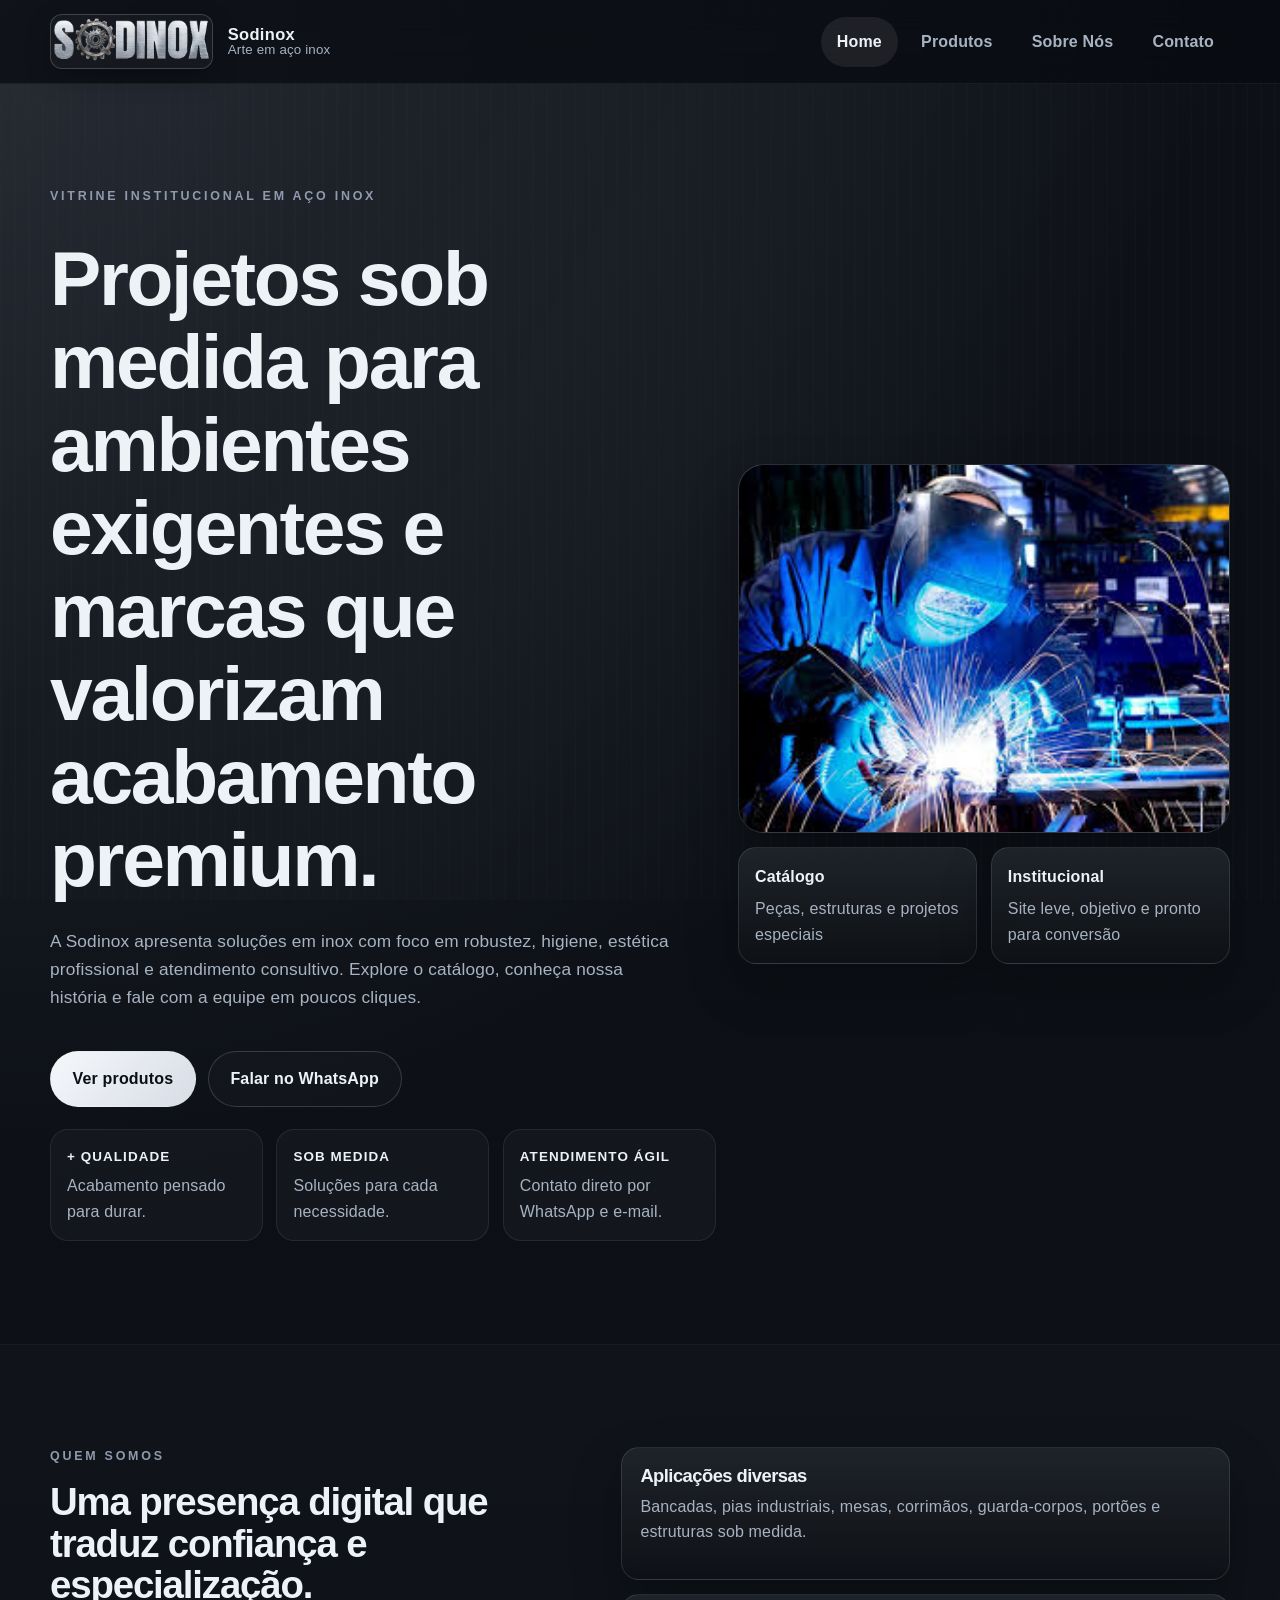
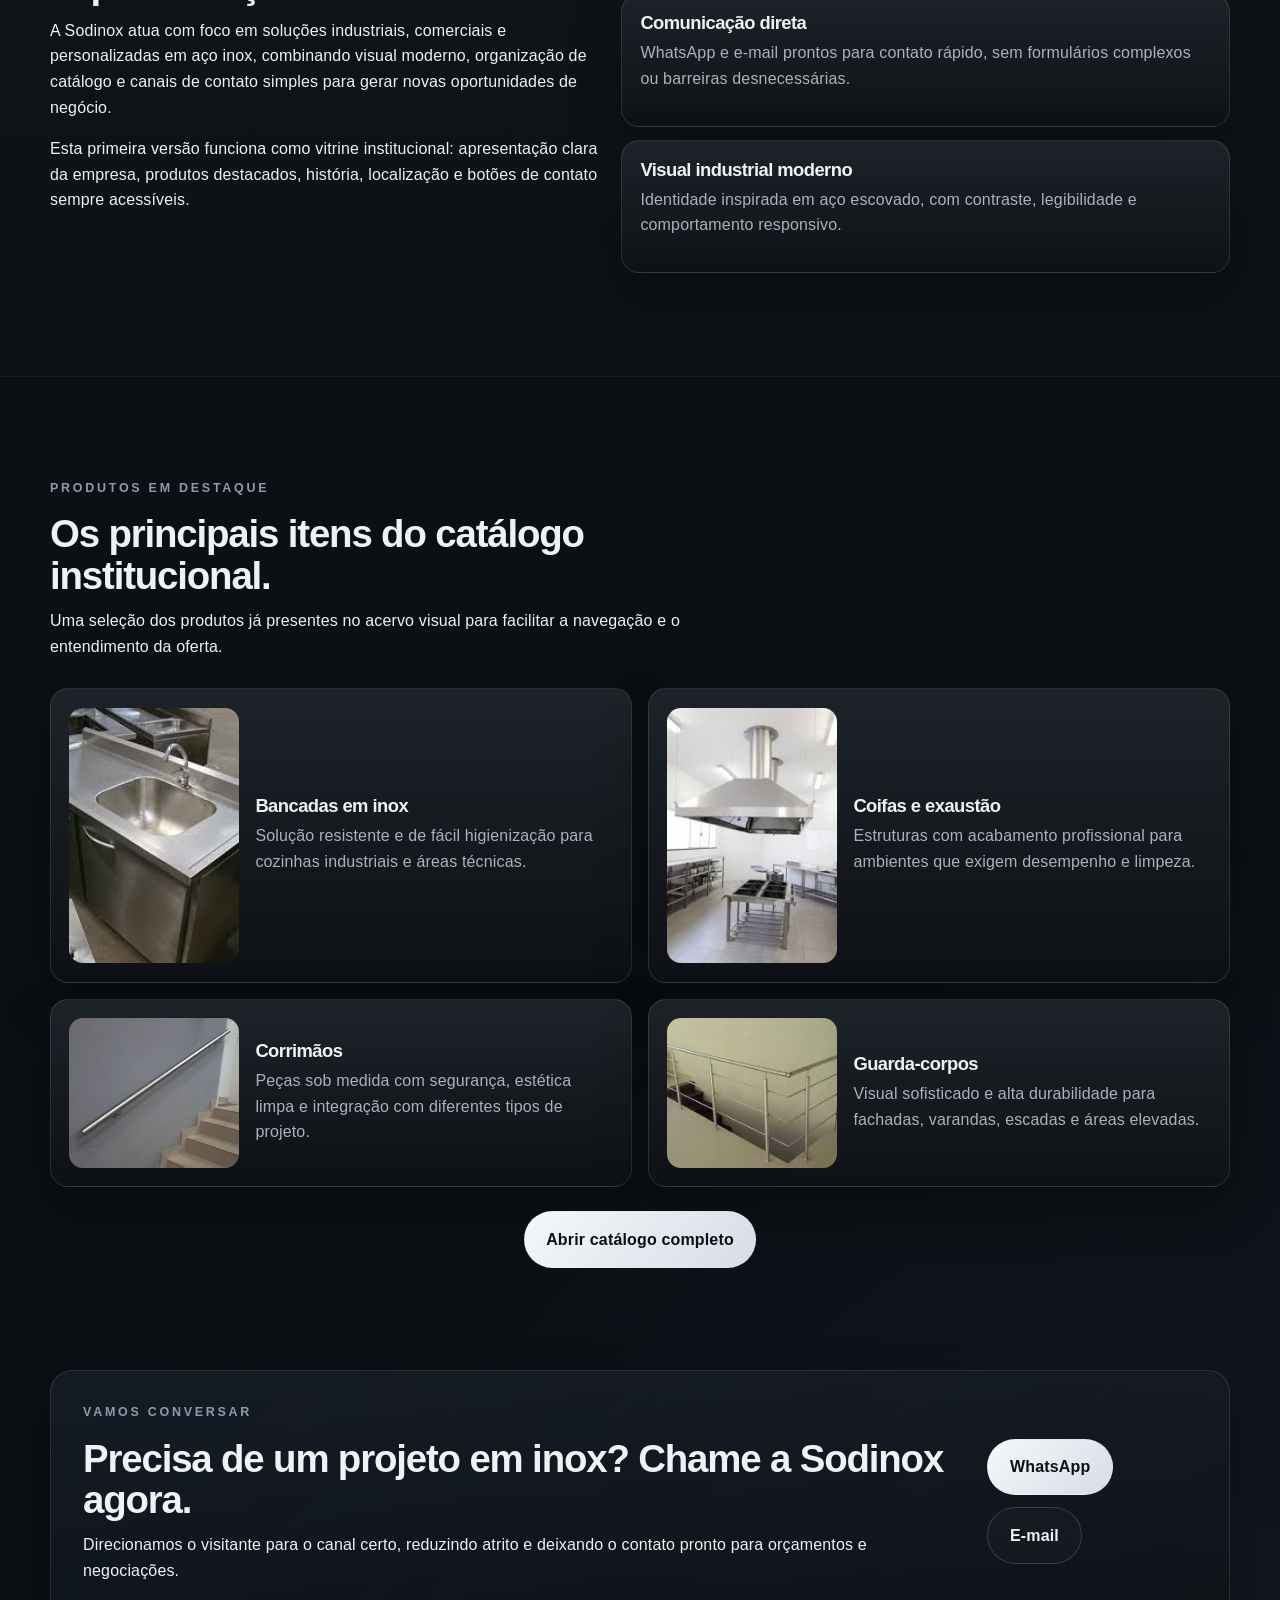
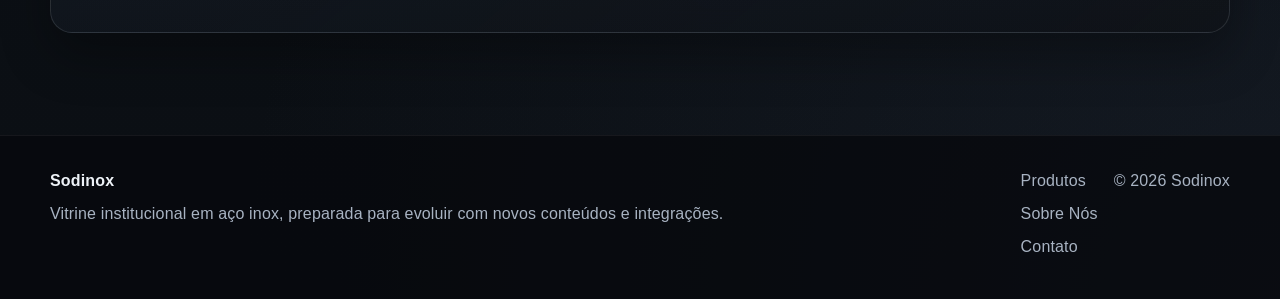
==== index.html @ 0ee38a2c "feat: implementa funcionalidades em JavaScript para links de contato, navegação mobile e atualização" ====
<!DOCTYPE html>
<html lang="pt-BR">
<head>
  <meta charset="UTF-8">
  <meta name="viewport" content="width=device-width, initial-scale=1.0">
  <meta name="description" content="Sodinox: soluções em aço inox com acabamento premium, catálogos institucionais, atendimento via WhatsApp e localização no Google Maps.">
  <meta name="theme-color" content="#0e1116">
  <title>Sodinox | Soluções em Aço Inox</title>
  <link rel="preconnect" href="https://fonts.googleapis.com">
  <link rel="preconnect" href="https://fonts.gstatic.com" crossorigin>
  <link rel="stylesheet" href="css/global.css">
  <link rel="stylesheet" href="css/home.css">
  <script defer src="js/main.js"></script>
</head>
<body data-page="home">
  <a class="skip-link" href="#conteudo">Pular para o conteúdo</a>

  <header class="site-header">
    <div class="container header-bar">
      <a class="brand" href="index.html" aria-label="Sodinox - página inicial">
        <img src="images/logo-sodinox.png" alt="Logotipo da Sodinox">
        <span class="brand-copy">
          <strong>Sodinox</strong>
          <small>Arte em aço inox</small>
        </span>
      </a>

      <button class="nav-toggle" type="button" aria-expanded="false" aria-controls="main-nav">
        <span></span>
        <span></span>
        <span></span>
        <span class="sr-only">Abrir menu</span>
      </button>

      <nav id="main-nav" class="site-nav" aria-label="Navegação principal">
        <a href="index.html" data-nav="home">Home</a>
        <a href="pages/produtos.html" data-nav="produtos">Produtos</a>
        <a href="pages/sobre.html" data-nav="sobre">Sobre Nós</a>
        <a href="pages/contato.html" data-nav="contato">Contato</a>
      </nav>
    </div>
  </header>

  <main id="conteudo">
    <section class="hero section">
      <div class="container hero-grid">
        <div class="hero-copy" data-animate>
          <p class="eyebrow">Vitrine institucional em aço inox</p>
          <h1>Projetos sob medida para ambientes exigentes e marcas que valorizam acabamento premium.</h1>
          <p class="lead">
            A Sodinox apresenta soluções em inox com foco em robustez, higiene, estética profissional e atendimento consultivo.
            Explore o catálogo, conheça nossa história e fale com a equipe em poucos cliques.
          </p>

          <div class="hero-actions">
            <a class="btn btn-primary" href="pages/produtos.html">Ver produtos</a>
            <a class="btn btn-secondary" href="pages/contato.html" data-whatsapp>Falar no WhatsApp</a>
          </div>

          <ul class="hero-highlights" aria-label="Destaques da Sodinox">
            <li>
              <strong>+ qualidade</strong>
              <span>Acabamento pensado para durar.</span>
            </li>
            <li>
              <strong>sob medida</strong>
              <span>Soluções para cada necessidade.</span>
            </li>
            <li>
              <strong>atendimento ágil</strong>
              <span>Contato direto por WhatsApp e e-mail.</span>
            </li>
          </ul>
        </div>

        <div class="hero-panel" data-animate>
          <div class="hero-media card-surface">
            <img src="images/soldagem inox.jpg" alt="Processo de soldagem em aço inox realizado pela Sodinox">
          </div>
          <div class="hero-stats">
            <article class="stat card-surface">
              <strong>Catálogo</strong>
              <span>Peças, estruturas e projetos especiais</span>
            </article>
            <article class="stat card-surface">
              <strong>Institucional</strong>
              <span>Site leve, objetivo e pronto para conversão</span>
            </article>
          </div>
        </div>
      </div>
    </section>

    <section class="section section-alt">
      <div class="container split-grid">
        <div class="section-copy" data-animate>
          <p class="eyebrow">Quem somos</p>
          <h2>Uma presença digital que traduz confiança e especialização.</h2>
          <p>
            A Sodinox atua com foco em soluções industriais, comerciais e personalizadas em aço inox, combinando visual moderno,
            organização de catálogo e canais de contato simples para gerar novas oportunidades de negócio.
          </p>
          <p>
            Esta primeira versão funciona como vitrine institucional: apresentação clara da empresa, produtos destacados, história,
            localização e botões de contato sempre acessíveis.
          </p>
        </div>

        <div class="feature-stack" data-animate>
          <article class="feature-card card-surface">
            <h3>Aplicações diversas</h3>
            <p>Bancadas, pias industriais, mesas, corrimãos, guarda-corpos, portões e estruturas sob medida.</p>
          </article>
          <article class="feature-card card-surface">
            <h3>Comunicação direta</h3>
            <p>WhatsApp e e-mail prontos para contato rápido, sem formulários complexos ou barreiras desnecessárias.</p>
          </article>
          <article class="feature-card card-surface">
            <h3>Visual industrial moderno</h3>
            <p>Identidade inspirada em aço escovado, com contraste, legibilidade e comportamento responsivo.</p>
          </article>
        </div>
      </div>
    </section>

    <section class="section">
      <div class="container">
        <div class="section-heading" data-animate>
          <p class="eyebrow">Produtos em destaque</p>
          <h2>Os principais itens do catálogo institucional.</h2>
          <p>Uma seleção dos produtos já presentes no acervo visual para facilitar a navegação e o entendimento da oferta.</p>
        </div>

        <div class="products-grid">
          <article class="product-card card-surface" data-animate>
            <img src="images/bancada inox.jpg" alt="Bancada em aço inox">
            <div>
              <h3>Bancadas em inox</h3>
              <p>Solução resistente e de fácil higienização para cozinhas industriais e áreas técnicas.</p>
            </div>
          </article>

          <article class="product-card card-surface" data-animate>
            <img src="images/coifa inox.jpg" alt="Coifa em aço inox">
            <div>
              <h3>Coifas e exaustão</h3>
              <p>Estruturas com acabamento profissional para ambientes que exigem desempenho e limpeza.</p>
            </div>
          </article>

          <article class="product-card card-surface" data-animate>
            <img src="images/corrimao inox.jpg" alt="Corrimão em aço inox">
            <div>
              <h3>Corrimãos</h3>
              <p>Peças sob medida com segurança, estética limpa e integração com diferentes tipos de projeto.</p>
            </div>
          </article>

          <article class="product-card card-surface" data-animate>
            <img src="images/guardacorpo inox.jpg" alt="Guarda-corpo em aço inox">
            <div>
              <h3>Guarda-corpos</h3>
              <p>Visual sofisticado e alta durabilidade para fachadas, varandas, escadas e áreas elevadas.</p>
            </div>
          </article>
        </div>

        <div class="center-actions" data-animate>
          <a class="btn btn-primary" href="pages/produtos.html">Abrir catálogo completo</a>
        </div>
      </div>
    </section>

    <section class="section section-cta">
      <div class="container cta-banner card-surface" data-animate>
        <div>
          <p class="eyebrow">Vamos conversar</p>
          <h2>Precisa de um projeto em inox? Chame a Sodinox agora.</h2>
          <p>
            Direcionamos o visitante para o canal certo, reduzindo atrito e deixando o contato pronto para orçamentos e negociações.
          </p>
        </div>
        <div class="cta-actions">
          <a class="btn btn-primary" href="pages/contato.html" data-whatsapp>WhatsApp</a>
          <a class="btn btn-secondary" href="mailto:contato@sodinox.com.br" data-email>E-mail</a>
        </div>
      </div>
    </section>
  </main>

  <footer class="site-footer">
    <div class="container footer-grid">
      <div>
        <strong>Sodinox</strong>
        <p>Vitrine institucional em aço inox, preparada para evoluir com novos conteúdos e integrações.</p>
      </div>
      <div class="footer-links">
        <a href="pages/produtos.html">Produtos</a>
        <a href="pages/sobre.html">Sobre Nós</a>
        <a href="pages/contato.html">Contato</a>
      </div>
      <p class="footer-note" data-current-year>© 2026 Sodinox</p>
    </div>
  </footer>
</body>
</html>
---- css/global.css ----
:root {
  --bg: #0c0f14;
  --bg-elevated: #11161d;
  --surface: rgba(17, 22, 29, 0.84);
  --surface-strong: #151b23;
  --line: rgba(226, 232, 240, 0.12);
  --text: #edf2f7;
  --muted: #a8b3c2;
  --accent: #d7dde6;
  --accent-strong: #f5f7fa;
  --brand: #8f9aad;
  --brand-deep: #1f2a3a;
  --shadow: 0 22px 50px rgba(0, 0, 0, 0.32);
  --radius: 22px;
  --container: 1180px;
}

*,
*::before,
*::after {
  box-sizing: border-box;
}

html {
  scroll-behavior: smooth;
}

body {
  margin: 0;
  color: var(--text);
  background:
    radial-gradient(circle at top left, rgba(160, 170, 190, 0.16), transparent 32%),
    radial-gradient(circle at bottom right, rgba(60, 75, 100, 0.18), transparent 28%),
    linear-gradient(180deg, #0d1117 0%, #0b0f14 100%);
  font-family: "Trebuchet MS", "Segoe UI", sans-serif;
  line-height: 1.6;
  letter-spacing: 0.01em;
  min-height: 100vh;
  position: relative;
  overflow-x: hidden;
}

body::before {
  content: "";
  position: fixed;
  inset: 0;
  pointer-events: none;
  background:
    linear-gradient(120deg, rgba(255, 255, 255, 0.03), transparent 24%, rgba(255, 255, 255, 0.03) 48%, transparent 72%),
    repeating-linear-gradient(
      90deg,
      rgba(255, 255, 255, 0.025) 0,
      rgba(255, 255, 255, 0.025) 2px,
      transparent 2px,
      transparent 14px
    );
  opacity: 0.38;
  mix-blend-mode: screen;
}

img {
  display: block;
  max-width: 100%;
}

a {
  color: inherit;
  text-decoration: none;
}

p {
  margin-top: 0;
}

h1,
h2,
h3 {
  margin: 0 0 0.75rem;
  line-height: 1.08;
  letter-spacing: -0.03em;
  font-family: "Bahnschrift", "Trebuchet MS", sans-serif;
}

h1 {
  font-size: clamp(2.6rem, 6vw, 4.9rem);
}

h2 {
  font-size: clamp(1.7rem, 3vw, 2.8rem);
}

h3 {
  font-size: 1.15rem;
}

.container {
  width: min(100% - 2rem, var(--container));
  margin-inline: auto;
}

.section {
  padding: clamp(4.5rem, 8vw, 7rem) 0;
  position: relative;
}

.section-alt {
  background: linear-gradient(180deg, rgba(255, 255, 255, 0.02), rgba(255, 255, 255, 0.01));
  border-top: 1px solid rgba(255, 255, 255, 0.04);
  border-bottom: 1px solid rgba(255, 255, 255, 0.04);
}

.section-cta {
  padding-top: 0;
}

.section-heading {
  max-width: 720px;
  margin-bottom: 1.8rem;
}

.section-copy {
  max-width: 620px;
}

.eyebrow {
  margin: 0 0 0.9rem;
  color: var(--brand);
  text-transform: uppercase;
  letter-spacing: 0.22em;
  font-size: 0.78rem;
  font-weight: 700;
}

.lead {
  font-size: 1.08rem;
  color: var(--muted);
  max-width: 65ch;
}

.card-surface {
  background:
    linear-gradient(180deg, rgba(255, 255, 255, 0.06), rgba(255, 255, 255, 0.02)),
    linear-gradient(180deg, rgba(17, 22, 29, 0.92), rgba(9, 12, 17, 0.92));
  border: 1px solid var(--line);
  box-shadow: var(--shadow);
  backdrop-filter: blur(12px);
}

.btn {
  display: inline-flex;
  align-items: center;
  justify-content: center;
  gap: 0.5rem;
  min-height: 3rem;
  padding: 0.9rem 1.35rem;
  border-radius: 999px;
  font-weight: 700;
  border: 1px solid transparent;
  transition:
    transform 180ms ease,
    border-color 180ms ease,
    background-color 180ms ease,
    color 180ms ease;
}

.btn:hover {
  transform: translateY(-1px);
}

.btn-primary {
  background: linear-gradient(135deg, var(--accent-strong), var(--accent));
  color: #0b1016;
}

.btn-secondary {
  background: rgba(255, 255, 255, 0.02);
  color: var(--text);
  border-color: rgba(255, 255, 255, 0.16);
}

.text-link {
  color: var(--accent-strong);
  font-weight: 700;
}

.site-header {
  position: sticky;
  top: 0;
  z-index: 50;
  background: rgba(8, 11, 16, 0.72);
  backdrop-filter: blur(16px);
  border-bottom: 1px solid rgba(255, 255, 255, 0.06);
}

.header-bar {
  min-height: 5.2rem;
  display: flex;
  align-items: center;
  justify-content: space-between;
  gap: 1rem;
}

.brand {
  display: inline-flex;
  align-items: center;
  gap: 0.9rem;
  min-width: 0;
}

.brand img {
  width: auto;
  height: 3.4rem;
  max-width: 11rem;
  border-radius: 12px;
  object-fit: contain;
  background: rgba(255, 255, 255, 0.03);
  border: 1px solid rgba(255, 255, 255, 0.18);
  box-shadow: 0 10px 24px rgba(0, 0, 0, 0.28);
}

.brand-copy {
  display: flex;
  flex-direction: column;
  line-height: 1.1;
}

.brand-copy strong {
  font-size: 1.03rem;
  letter-spacing: 0.02em;
}

.brand-copy small {
  color: var(--muted);
}

.site-nav {
  display: flex;
  align-items: center;
  gap: 0.45rem;
}

.site-nav a {
  padding: 0.76rem 1rem;
  border-radius: 999px;
  color: var(--muted);
  font-weight: 600;
  transition:
    background-color 180ms ease,
    color 180ms ease,
    transform 180ms ease;
}

.site-nav a:hover,
.site-nav a.is-active {
  color: var(--text);
  background: rgba(255, 255, 255, 0.08);
}

.nav-toggle {
  display: none;
  width: 3rem;
  height: 3rem;
  border: 1px solid rgba(255, 255, 255, 0.12);
  background: rgba(255, 255, 255, 0.03);
  border-radius: 999px;
  padding: 0.55rem;
}

.nav-toggle span {
  display: block;
  height: 2px;
  width: 100%;
  background: var(--text);
  border-radius: 999px;
}

.nav-toggle span + span {
  margin-top: 0.34rem;
}

.skip-link {
  position: absolute;
  left: -999px;
  top: 0.75rem;
  z-index: 100;
  padding: 0.75rem 1rem;
  border-radius: 999px;
  background: var(--accent-strong);
  color: #091018;
  font-weight: 700;
}

.skip-link:focus {
  left: 1rem;
}

.sr-only {
  position: absolute;
  width: 1px;
  height: 1px;
  padding: 0;
  margin: -1px;
  overflow: hidden;
  clip: rect(0, 0, 0, 0);
  white-space: nowrap;
  border: 0;
}

.site-footer {
  padding: 2rem 0 2.5rem;
  border-top: 1px solid rgba(255, 255, 255, 0.06);
  background: rgba(6, 8, 12, 0.72);
}

.footer-grid {
  display: grid;
  grid-template-columns: 1.4fr auto auto;
  gap: 1rem;
  align-items: start;
}

.footer-grid strong {
  display: inline-block;
  margin-bottom: 0.45rem;
}

.footer-grid p,
.footer-grid a {
  color: var(--muted);
}

.footer-links {
  display: grid;
  gap: 0.45rem;
}

.footer-note {
  text-align: right;
}

.hero-shell,
.cta-banner {
  padding: clamp(1.4rem, 3vw, 2rem);
  border-radius: var(--radius);
}

.hero-shell {
  display: grid;
  gap: 0.85rem;
}

.cta-banner {
  display: flex;
  align-items: center;
  justify-content: space-between;
  gap: 1.25rem;
}

.cta-actions {
  display: flex;
  flex-wrap: wrap;
  gap: 0.75rem;
}

.center-actions {
  margin-top: 1.5rem;
  display: flex;
  justify-content: center;
}

[data-animate] {
  opacity: 1;
}

[data-animate].is-visible {
  animation: rise 650ms ease both;
}

@keyframes rise {
  from {
    opacity: 0;
    transform: translateY(18px);
  }

  to {
    opacity: 1;
    transform: translateY(0);
  }
}

:focus-visible {
  outline: 3px solid rgba(255, 255, 255, 0.82);
  outline-offset: 3px;
}

@media (max-width: 920px) {
  .nav-toggle {
    display: inline-flex;
    flex-direction: column;
    justify-content: center;
  }

  .site-nav {
    position: absolute;
    left: 1rem;
    right: 1rem;
    top: 5.1rem;
    display: grid;
    gap: 0.35rem;
    padding: 0.85rem;
    border-radius: 18px;
    background: rgba(10, 13, 18, 0.98);
    border: 1px solid rgba(255, 255, 255, 0.08);
    box-shadow: var(--shadow);
    opacity: 0;
    transform: translateY(-12px);
    pointer-events: none;
    transition: 180ms ease;
  }

  .site-nav.is-open {
    opacity: 1;
    transform: translateY(0);
    pointer-events: auto;
  }

  .site-nav a {
    width: 100%;
  }

  .footer-grid,
  .cta-banner {
    grid-template-columns: 1fr;
    display: grid;
  }

  .footer-note {
    text-align: left;
  }
}

@media (max-width: 640px) {
  .container {
    width: min(100% - 1.1rem, var(--container));
  }

  .header-bar {
    min-height: 4.8rem;
  }

  .brand img {
    height: 2.8rem;
    max-width: 8.9rem;
  }

  .hero-shell,
  .cta-banner {
    padding: 1.1rem;
  }
}
---- css/home.css ----
.hero-grid {
  display: grid;
  grid-template-columns: 1.15fr 0.85fr;
  gap: 1.4rem;
  align-items: center;
}

.hero-copy {
  display: grid;
  gap: 1rem;
}

.hero-actions {
  display: flex;
  flex-wrap: wrap;
  gap: 0.75rem;
  margin-top: 0.4rem;
}

.hero-highlights {
  list-style: none;
  display: grid;
  grid-template-columns: repeat(3, minmax(0, 1fr));
  gap: 0.85rem;
  padding: 0;
  margin: 0.35rem 0 0;
}

.hero-highlights li,
.feature-card,
.stat,
.product-card {
  border-radius: 18px;
}

.hero-highlights li {
  padding: 1rem;
  border: 1px solid rgba(255, 255, 255, 0.08);
  background: rgba(255, 255, 255, 0.03);
}

.hero-highlights strong {
  display: block;
  margin-bottom: 0.35rem;
  text-transform: uppercase;
  letter-spacing: 0.08em;
  font-size: 0.84rem;
}

.hero-highlights span,
.feature-card p,
.stat span {
  color: var(--muted);
}

.hero-panel {
  display: grid;
  gap: 0.9rem;
}

.hero-media {
  overflow: hidden;
  border-radius: 26px;
}

.hero-media img {
  width: 100%;
  height: 100%;
  min-height: 340px;
  object-fit: cover;
}

.hero-stats {
  display: grid;
  grid-template-columns: repeat(2, minmax(0, 1fr));
  gap: 0.85rem;
}

.stat {
  padding: 1rem;
}

.stat strong {
  display: block;
  margin-bottom: 0.4rem;
  font-size: 1rem;
}

.split-grid {
  display: grid;
  grid-template-columns: 0.95fr 1.05fr;
  gap: 1.25rem;
  align-items: start;
}

.feature-stack {
  display: grid;
  gap: 0.85rem;
}

.feature-card,
.product-card {
  padding: 1.15rem;
}

.feature-card h3,
.product-card h3 {
  margin-bottom: 0.45rem;
}

.products-grid {
  display: grid;
  grid-template-columns: repeat(2, minmax(0, 1fr));
  gap: 1rem;
}

.product-card {
  display: grid;
  grid-template-columns: 170px 1fr;
  gap: 1rem;
  align-items: center;
}

.product-card img {
  width: 100%;
  height: 100%;
  min-height: 150px;
  object-fit: cover;
  border-radius: 14px;
}

.product-card p {
  color: var(--muted);
  margin-bottom: 0;
}

.section-cta .cta-banner {
  background:
    linear-gradient(140deg, rgba(31, 42, 58, 0.28), rgba(255, 255, 255, 0.02)),
    linear-gradient(180deg, rgba(17, 22, 29, 0.96), rgba(10, 14, 19, 0.96));
}

@media (max-width: 920px) {
  .hero-grid,
  .split-grid,
  .products-grid {
    grid-template-columns: 1fr;
  }

  .hero-highlights {
    grid-template-columns: 1fr;
  }

  .hero-media img {
    min-height: 260px;
  }
}

@media (max-width: 640px) {
  .hero-stats {
    grid-template-columns: 1fr;
  }

  .product-card {
    grid-template-columns: 1fr;
  }
}
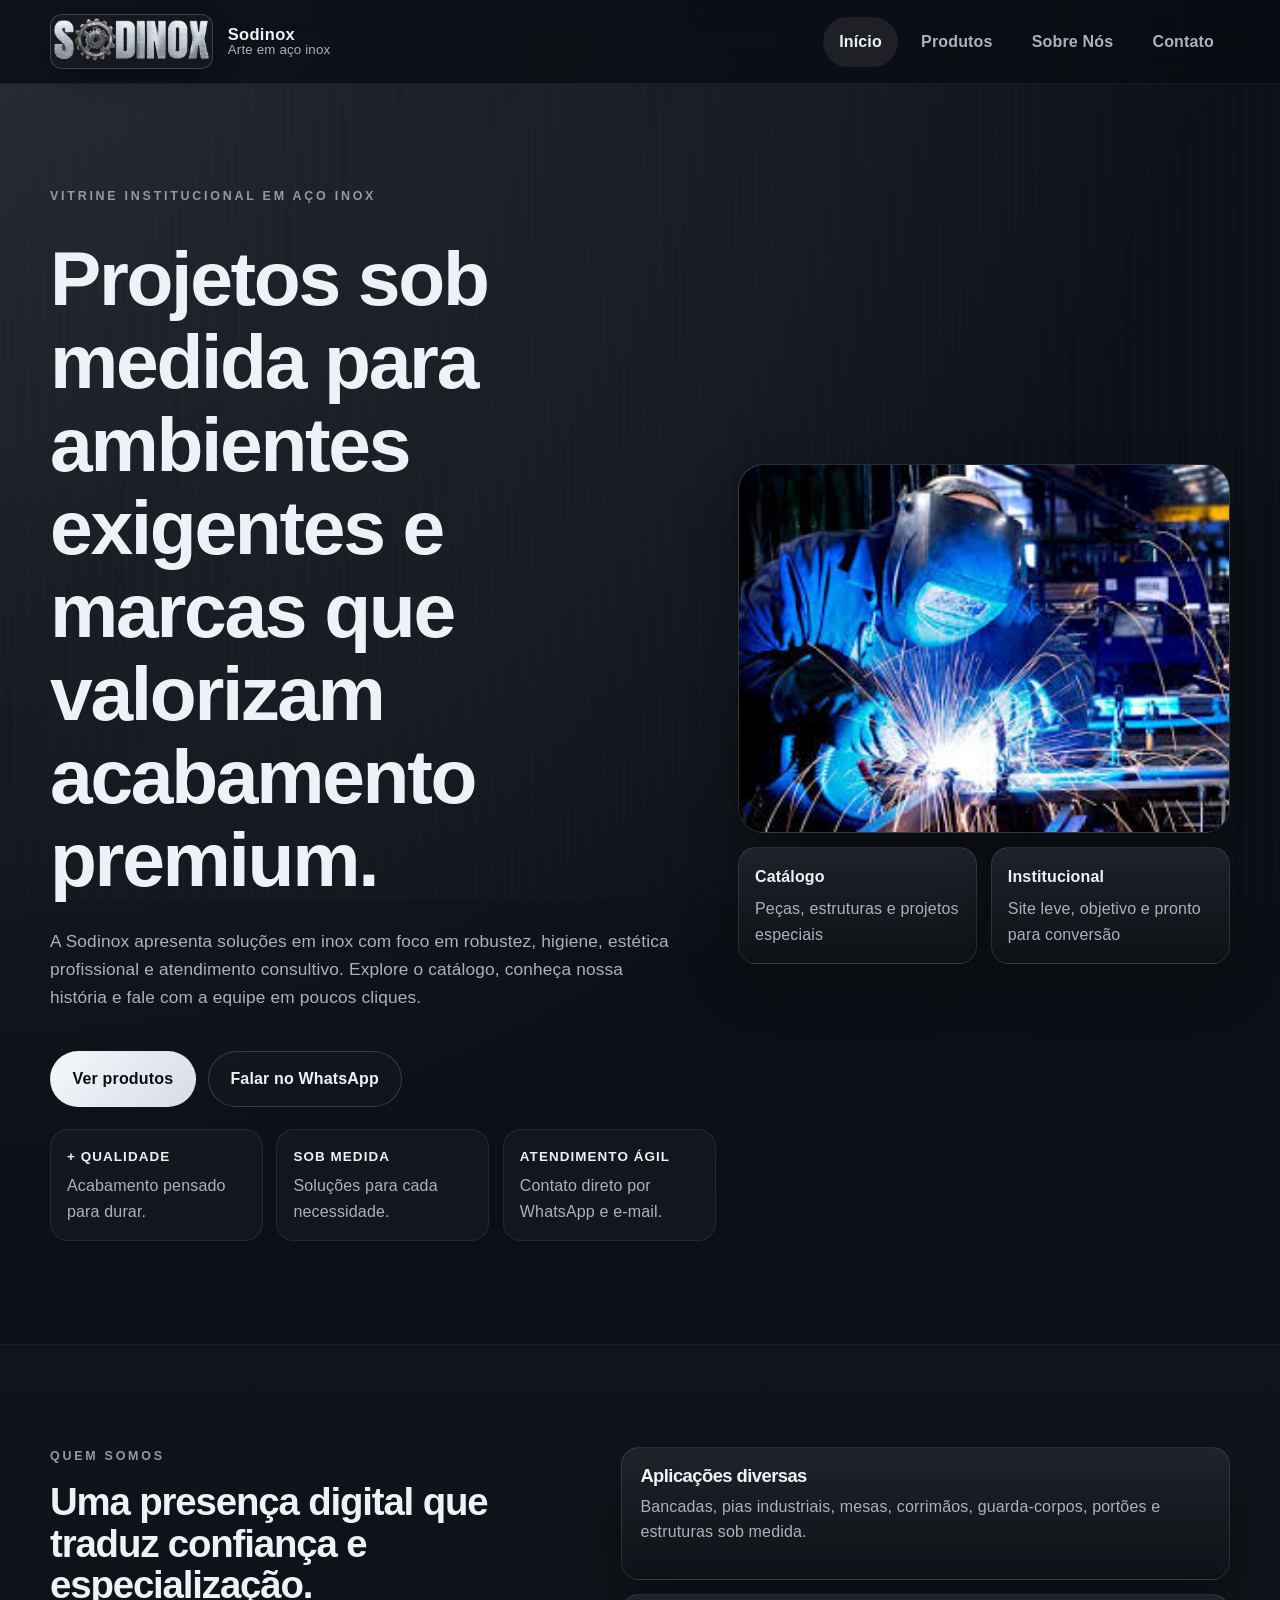
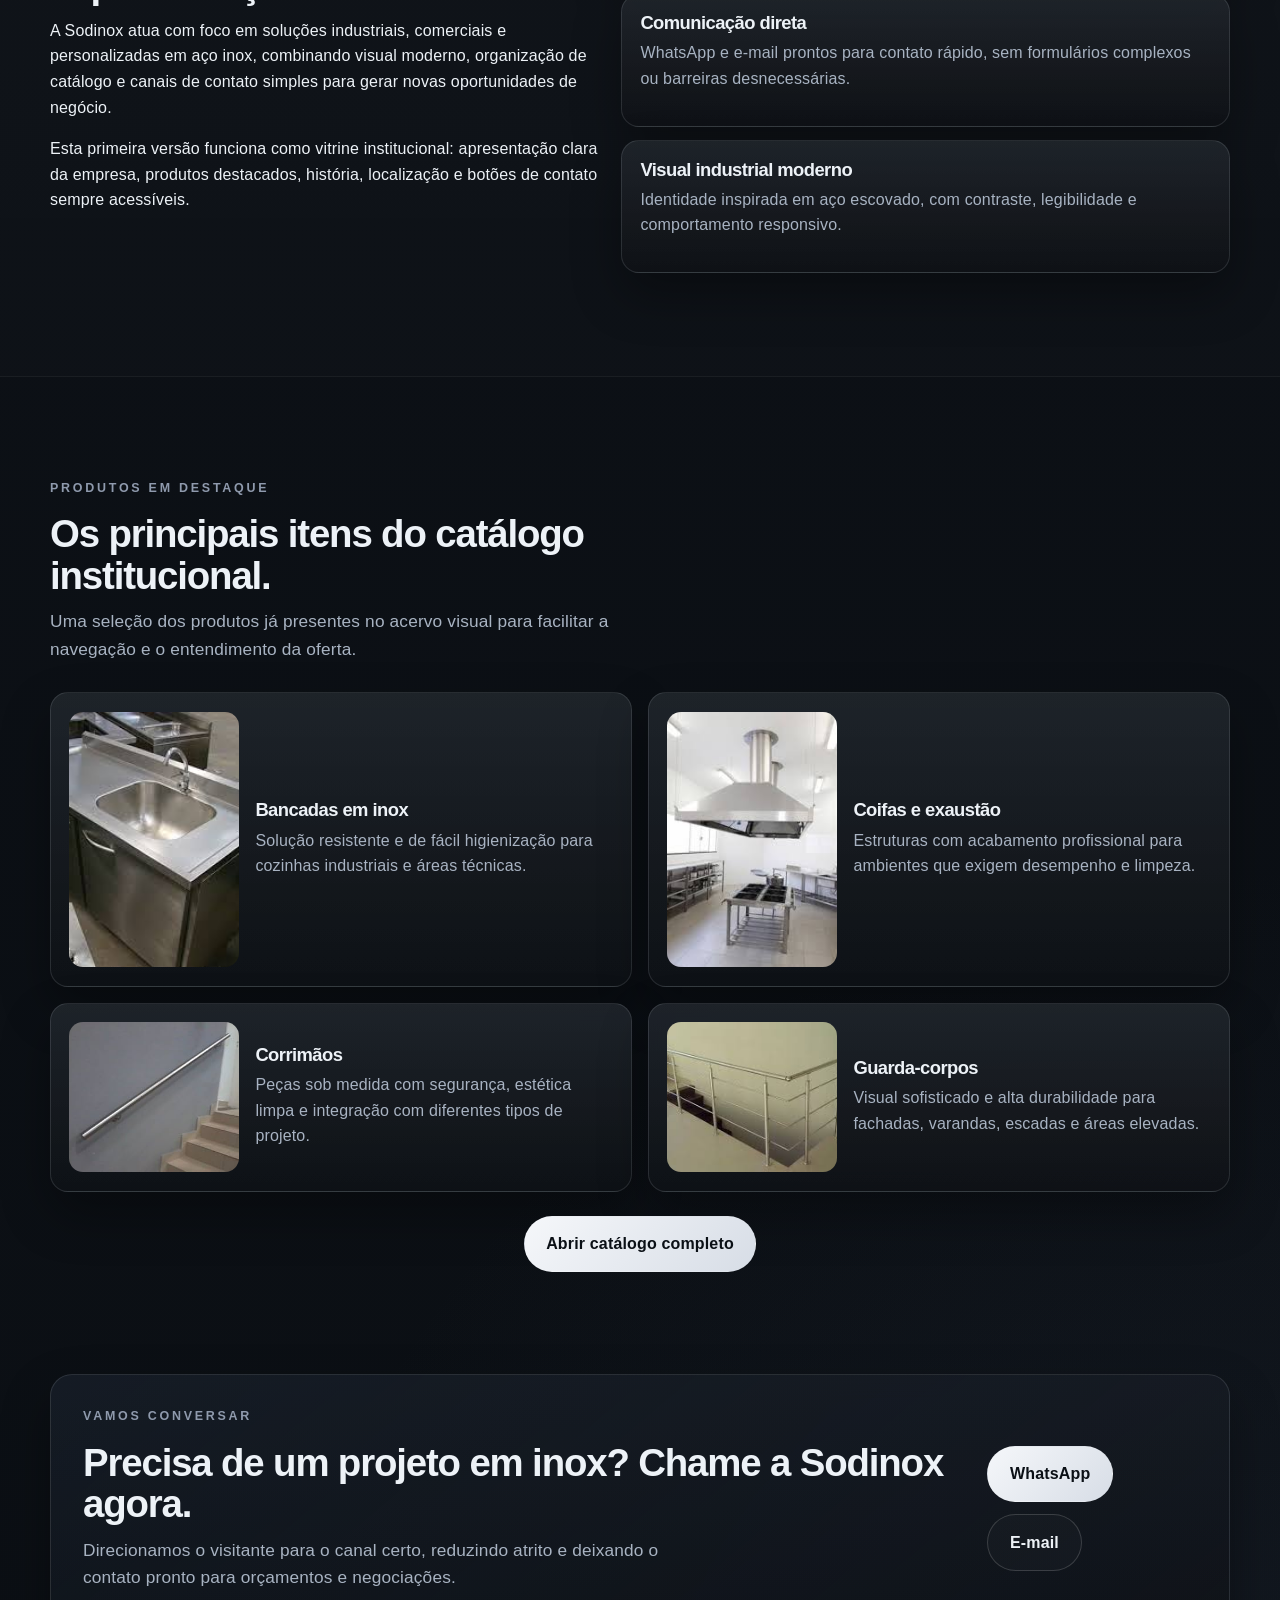
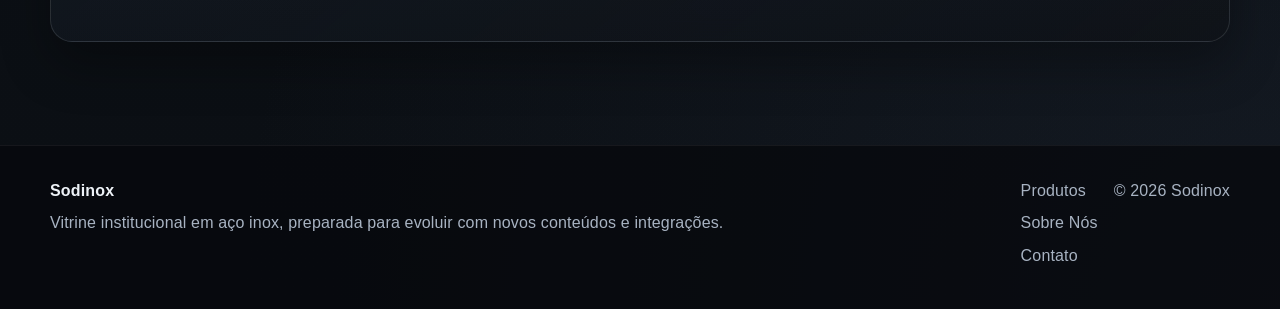
==== commit bf401be7: "resolvendo bugs" ====
--- a/index.html
+++ b/index.html
@@ -8,56 +8,56 @@
   <title>Sodinox | Soluções em Aço Inox</title>
   <link rel="preconnect" href="https://fonts.googleapis.com">
   <link rel="preconnect" href="https://fonts.gstatic.com" crossorigin>
-  <link rel="stylesheet" href="css/global.css">
-  <link rel="stylesheet" href="css/home.css">
-  <script defer src="js/main.js"></script>
+  <link rel="stylesheet" href="estilos/geral.css">
+  <link rel="stylesheet" href="estilos/inicio.css">
+  <script defer src="scripts/principal.js"></script>
 </head>
-<body data-page="home">
-  <a class="skip-link" href="#conteudo">Pular para o conteúdo</a>
-
-  <header class="site-header">
-    <div class="container header-bar">
-      <a class="brand" href="index.html" aria-label="Sodinox - página inicial">
-        <img src="images/logo-sodinox.png" alt="Logotipo da Sodinox">
-        <span class="brand-copy">
+<body data-pagina="inicio">
+  <a class="link-salto" href="#conteudo-principal">Pular para o conteúdo</a>
+
+  <header class="cabecalho-site">
+    <div class="conteiner barra-cabecalho">
+      <a class="marca" href="index.html" aria-label="Sodinox - página inicial">
+        <img src="imagens/marca-sodinox.png" alt="Logotipo da Sodinox">
+        <span class="texto-marca">
           <strong>Sodinox</strong>
           <small>Arte em aço inox</small>
         </span>
       </a>
 
-      <button class="nav-toggle" type="button" aria-expanded="false" aria-controls="main-nav">
+      <button class="botao-menu" type="button" aria-expanded="false" aria-controls="navegacao-principal">
         <span></span>
         <span></span>
         <span></span>
-        <span class="sr-only">Abrir menu</span>
+        <span class="texto-acessivel">Abrir menu</span>
       </button>
 
-      <nav id="main-nav" class="site-nav" aria-label="Navegação principal">
-        <a href="index.html" data-nav="home">Home</a>
-        <a href="pages/produtos.html" data-nav="produtos">Produtos</a>
-        <a href="pages/sobre.html" data-nav="sobre">Sobre Nós</a>
-        <a href="pages/contato.html" data-nav="contato">Contato</a>
+      <nav id="navegacao-principal" class="navegacao-principal" aria-label="Navegação principal">
+        <a href="index.html" data-navegacao="inicio">Início</a>
+        <a href="paginas/produtos.html" data-navegacao="produtos">Produtos</a>
+        <a href="paginas/sobre.html" data-navegacao="sobre">Sobre Nós</a>
+        <a href="paginas/contato.html" data-navegacao="contato">Contato</a>
       </nav>
     </div>
   </header>
 
-  <main id="conteudo">
-    <section class="hero section">
-      <div class="container hero-grid">
-        <div class="hero-copy" data-animate>
-          <p class="eyebrow">Vitrine institucional em aço inox</p>
+  <main id="conteudo-principal">
+    <section class="secao secao-principal">
+      <div class="conteiner grade-principal">
+        <div class="texto-principal" data-animar>
+          <p class="rotulo">Vitrine institucional em aço inox</p>
           <h1>Projetos sob medida para ambientes exigentes e marcas que valorizam acabamento premium.</h1>
-          <p class="lead">
+          <p class="texto-destaque">
             A Sodinox apresenta soluções em inox com foco em robustez, higiene, estética profissional e atendimento consultivo.
             Explore o catálogo, conheça nossa história e fale com a equipe em poucos cliques.
           </p>
 
-          <div class="hero-actions">
-            <a class="btn btn-primary" href="pages/produtos.html">Ver produtos</a>
-            <a class="btn btn-secondary" href="pages/contato.html" data-whatsapp>Falar no WhatsApp</a>
+          <div class="acoes-principais">
+            <a class="botao botao-principal" href="paginas/produtos.html">Ver produtos</a>
+            <a class="botao botao-secundario" href="paginas/contato.html" data-link-whatsapp>Falar no WhatsApp</a>
           </div>
 
-          <ul class="hero-highlights" aria-label="Destaques da Sodinox">
+          <ul class="destaques-principais" aria-label="Destaques da Sodinox">
             <li>
               <strong>+ qualidade</strong>
               <span>Acabamento pensado para durar.</span>
@@ -73,16 +73,16 @@
           </ul>
         </div>
 
-        <div class="hero-panel" data-animate>
-          <div class="hero-media card-surface">
-            <img src="images/soldagem inox.jpg" alt="Processo de soldagem em aço inox realizado pela Sodinox">
+        <div class="painel-principal" data-animar>
+          <div class="midia-principal superficie-cartao">
+            <img src="imagens/soldagem inox.jpg" alt="Processo de soldagem em aço inox realizado pela Sodinox">
           </div>
-          <div class="hero-stats">
-            <article class="stat card-surface">
+          <div class="estatisticas-principais">
+            <article class="indicador superficie-cartao">
               <strong>Catálogo</strong>
               <span>Peças, estruturas e projetos especiais</span>
             </article>
-            <article class="stat card-surface">
+            <article class="indicador superficie-cartao">
               <strong>Institucional</strong>
               <span>Site leve, objetivo e pronto para conversão</span>
             </article>
@@ -91,10 +91,10 @@
       </div>
     </section>
 
-    <section class="section section-alt">
-      <div class="container split-grid">
-        <div class="section-copy" data-animate>
-          <p class="eyebrow">Quem somos</p>
+    <section class="secao secao-alternada">
+      <div class="conteiner grade-dividida">
+        <div class="texto-secao" data-animar>
+          <p class="rotulo">Quem somos</p>
           <h2>Uma presença digital que traduz confiança e especialização.</h2>
           <p>
             A Sodinox atua com foco em soluções industriais, comerciais e personalizadas em aço inox, combinando visual moderno,
@@ -106,16 +106,16 @@
           </p>
         </div>
 
-        <div class="feature-stack" data-animate>
-          <article class="feature-card card-surface">
+        <div class="pilha-recursos" data-animar>
+          <article class="cartao-recurso superficie-cartao">
             <h3>Aplicações diversas</h3>
             <p>Bancadas, pias industriais, mesas, corrimãos, guarda-corpos, portões e estruturas sob medida.</p>
           </article>
-          <article class="feature-card card-surface">
+          <article class="cartao-recurso superficie-cartao">
             <h3>Comunicação direta</h3>
             <p>WhatsApp e e-mail prontos para contato rápido, sem formulários complexos ou barreiras desnecessárias.</p>
           </article>
-          <article class="feature-card card-surface">
+          <article class="cartao-recurso superficie-cartao">
             <h3>Visual industrial moderno</h3>
             <p>Identidade inspirada em aço escovado, com contraste, legibilidade e comportamento responsivo.</p>
           </article>
@@ -123,41 +123,41 @@
       </div>
     </section>
 
-    <section class="section">
-      <div class="container">
-        <div class="section-heading" data-animate>
-          <p class="eyebrow">Produtos em destaque</p>
+    <section class="secao">
+      <div class="conteiner">
+        <div class="cabecalho-secao" data-animar>
+          <p class="rotulo">Produtos em destaque</p>
           <h2>Os principais itens do catálogo institucional.</h2>
-          <p>Uma seleção dos produtos já presentes no acervo visual para facilitar a navegação e o entendimento da oferta.</p>
-        </div>
-
-        <div class="products-grid">
-          <article class="product-card card-surface" data-animate>
-            <img src="images/bancada inox.jpg" alt="Bancada em aço inox">
+          <p class="texto-destaque">Uma seleção dos produtos já presentes no acervo visual para facilitar a navegação e o entendimento da oferta.</p>
+        </div>
+
+        <div class="grade-produtos">
+          <article class="cartao-produto superficie-cartao" data-animar>
+            <img src="imagens/bancada inox.jpg" alt="Bancada em aço inox">
             <div>
               <h3>Bancadas em inox</h3>
               <p>Solução resistente e de fácil higienização para cozinhas industriais e áreas técnicas.</p>
             </div>
           </article>
 
-          <article class="product-card card-surface" data-animate>
-            <img src="images/coifa inox.jpg" alt="Coifa em aço inox">
+          <article class="cartao-produto superficie-cartao" data-animar>
+            <img src="imagens/coifa inox.jpg" alt="Coifa em aço inox">
             <div>
               <h3>Coifas e exaustão</h3>
               <p>Estruturas com acabamento profissional para ambientes que exigem desempenho e limpeza.</p>
             </div>
           </article>
 
-          <article class="product-card card-surface" data-animate>
-            <img src="images/corrimao inox.jpg" alt="Corrimão em aço inox">
+          <article class="cartao-produto superficie-cartao" data-animar>
+            <img src="imagens/corrimao inox.jpg" alt="Corrimão em aço inox">
             <div>
               <h3>Corrimãos</h3>
               <p>Peças sob medida com segurança, estética limpa e integração com diferentes tipos de projeto.</p>
             </div>
           </article>
 
-          <article class="product-card card-surface" data-animate>
-            <img src="images/guardacorpo inox.jpg" alt="Guarda-corpo em aço inox">
+          <article class="cartao-produto superficie-cartao" data-animar>
+            <img src="imagens/guardacorpo inox.jpg" alt="Guarda-corpo em aço inox">
             <div>
               <h3>Guarda-corpos</h3>
               <p>Visual sofisticado e alta durabilidade para fachadas, varandas, escadas e áreas elevadas.</p>
@@ -165,41 +165,41 @@
           </article>
         </div>
 
-        <div class="center-actions" data-animate>
-          <a class="btn btn-primary" href="pages/produtos.html">Abrir catálogo completo</a>
-        </div>
-      </div>
-    </section>
-
-    <section class="section section-cta">
-      <div class="container cta-banner card-surface" data-animate>
+        <div class="acoes-centralizadas" data-animar>
+          <a class="botao botao-principal" href="paginas/produtos.html">Abrir catálogo completo</a>
+        </div>
+      </div>
+    </section>
+
+    <section class="secao secao-chamada">
+      <div class="conteiner faixa-chamada superficie-cartao" data-animar>
         <div>
-          <p class="eyebrow">Vamos conversar</p>
+          <p class="rotulo">Vamos conversar</p>
           <h2>Precisa de um projeto em inox? Chame a Sodinox agora.</h2>
-          <p>
+          <p class="texto-destaque">
             Direcionamos o visitante para o canal certo, reduzindo atrito e deixando o contato pronto para orçamentos e negociações.
           </p>
         </div>
-        <div class="cta-actions">
-          <a class="btn btn-primary" href="pages/contato.html" data-whatsapp>WhatsApp</a>
-          <a class="btn btn-secondary" href="mailto:contato@sodinox.com.br" data-email>E-mail</a>
+        <div class="acoes-chamada">
+          <a class="botao botao-principal" href="paginas/contato.html" data-link-whatsapp>WhatsApp</a>
+          <a class="botao botao-secundario" href="mailto:contato@sodinox.com.br" data-link-email>E-mail</a>
         </div>
       </div>
     </section>
   </main>
 
-  <footer class="site-footer">
-    <div class="container footer-grid">
+  <footer class="rodape-site">
+    <div class="conteiner grade-rodape">
       <div>
         <strong>Sodinox</strong>
         <p>Vitrine institucional em aço inox, preparada para evoluir com novos conteúdos e integrações.</p>
       </div>
-      <div class="footer-links">
-        <a href="pages/produtos.html">Produtos</a>
-        <a href="pages/sobre.html">Sobre Nós</a>
-        <a href="pages/contato.html">Contato</a>
-      </div>
-      <p class="footer-note" data-current-year>© 2026 Sodinox</p>
+      <div class="links-rodape">
+        <a href="paginas/produtos.html">Produtos</a>
+        <a href="paginas/sobre.html">Sobre Nós</a>
+        <a href="paginas/contato.html">Contato</a>
+      </div>
+      <p class="nota-rodape" data-ano-atual>© 2026 Sodinox</p>
     </div>
   </footer>
 </body>
--- a/estilos/geral.css
+++ b/estilos/geral.css
@@ -0,0 +1,460 @@
+:root {
+  --fundo: #0c0f14;
+  --fundo-elevado: #11161d;
+  --superficie: rgba(17, 22, 29, 0.84);
+  --superficie-forte: #151b23;
+  --linha: rgba(226, 232, 240, 0.12);
+  --texto: #edf2f7;
+  --texto-suave: #a8b3c2;
+  --destaque: #d7dde6;
+  --destaque-forte: #f5f7fa;
+  --marca: #8f9aad;
+  --marca-profunda: #1f2a3a;
+  --sombra: 0 22px 50px rgba(0, 0, 0, 0.32);
+  --raio: 22px;
+  --conteiner-maximo: 1180px;
+}
+
+*,
+*::before,
+*::after {
+  box-sizing: border-box;
+}
+
+html {
+  scroll-behavior: smooth;
+}
+
+body {
+  margin: 0;
+  color: var(--texto);
+  background:
+    radial-gradient(circle at top left, rgba(160, 170, 190, 0.16), transparent 32%),
+    radial-gradient(circle at bottom right, rgba(60, 75, 100, 0.18), transparent 28%),
+    linear-gradient(180deg, #0d1117 0%, #0b0f14 100%);
+  font-family: "Trebuchet MS", "Segoe UI", sans-serif;
+  line-height: 1.6;
+  letter-spacing: 0.01em;
+  min-height: 100vh;
+  position: relative;
+  overflow-x: hidden;
+}
+
+body::before {
+  content: "";
+  position: fixed;
+  inset: 0;
+  pointer-events: none;
+  background:
+    linear-gradient(120deg, rgba(255, 255, 255, 0.03), transparent 24%, rgba(255, 255, 255, 0.03) 48%, transparent 72%),
+    repeating-linear-gradient(
+      90deg,
+      rgba(255, 255, 255, 0.025) 0,
+      rgba(255, 255, 255, 0.025) 2px,
+      transparent 2px,
+      transparent 14px
+    );
+  opacity: 0.38;
+  mix-blend-mode: screen;
+}
+
+img {
+  display: block;
+  max-width: 100%;
+}
+
+a {
+  color: inherit;
+  text-decoration: none;
+}
+
+p {
+  margin-top: 0;
+}
+
+h1,
+h2,
+h3 {
+  margin: 0 0 0.75rem;
+  line-height: 1.08;
+  letter-spacing: -0.03em;
+  font-family: "Bahnschrift", "Trebuchet MS", sans-serif;
+}
+
+h1 {
+  font-size: clamp(2.6rem, 6vw, 4.9rem);
+}
+
+h2 {
+  font-size: clamp(1.7rem, 3vw, 2.8rem);
+}
+
+h3 {
+  font-size: 1.15rem;
+}
+
+.conteiner {
+  width: min(100% - 2rem, var(--conteiner-maximo));
+  margin-inline: auto;
+}
+
+.secao {
+  padding: clamp(4.5rem, 8vw, 7rem) 0;
+  position: relative;
+}
+
+.secao-alternada {
+  background: linear-gradient(180deg, rgba(255, 255, 255, 0.02), rgba(255, 255, 255, 0.01));
+  border-top: 1px solid rgba(255, 255, 255, 0.04);
+  border-bottom: 1px solid rgba(255, 255, 255, 0.04);
+}
+
+.secao-chamada {
+  padding-top: 0;
+}
+
+.cabecalho-secao {
+  max-width: 720px;
+  margin-bottom: 1.8rem;
+}
+
+.texto-secao {
+  max-width: 620px;
+}
+
+.rotulo {
+  margin: 0 0 0.9rem;
+  color: var(--marca);
+  text-transform: uppercase;
+  letter-spacing: 0.22em;
+  font-size: 0.78rem;
+  font-weight: 700;
+}
+
+.texto-destaque {
+  font-size: 1.08rem;
+  color: var(--texto-suave);
+  max-width: 65ch;
+}
+
+.superficie-cartao {
+  background:
+    linear-gradient(180deg, rgba(255, 255, 255, 0.06), rgba(255, 255, 255, 0.02)),
+    linear-gradient(180deg, rgba(17, 22, 29, 0.92), rgba(9, 12, 17, 0.92));
+  border: 1px solid var(--linha);
+  box-shadow: var(--sombra);
+  backdrop-filter: blur(12px);
+}
+
+.botao {
+  display: inline-flex;
+  align-items: center;
+  justify-content: center;
+  gap: 0.5rem;
+  min-height: 3rem;
+  padding: 0.9rem 1.35rem;
+  border-radius: 999px;
+  font-weight: 700;
+  border: 1px solid transparent;
+  transition:
+    transform 180ms ease,
+    border-color 180ms ease,
+    background-color 180ms ease,
+    color 180ms ease;
+}
+
+.botao:hover {
+  transform: translateY(-1px);
+}
+
+.botao-principal {
+  background: linear-gradient(135deg, var(--destaque-forte), var(--destaque));
+  color: #0b1016;
+}
+
+.botao-secundario {
+  background: rgba(255, 255, 255, 0.02);
+  color: var(--texto);
+  border-color: rgba(255, 255, 255, 0.16);
+}
+
+.link-texto {
+  color: var(--destaque-forte);
+  font-weight: 700;
+}
+
+.cabecalho-site {
+  position: sticky;
+  top: 0;
+  z-index: 50;
+  background: rgba(8, 11, 16, 0.72);
+  backdrop-filter: blur(16px);
+  border-bottom: 1px solid rgba(255, 255, 255, 0.06);
+}
+
+.barra-cabecalho {
+  min-height: 5.2rem;
+  display: flex;
+  align-items: center;
+  justify-content: space-between;
+  gap: 1rem;
+}
+
+.marca {
+  display: inline-flex;
+  align-items: center;
+  gap: 0.9rem;
+  min-width: 0;
+}
+
+.marca img {
+  width: auto;
+  height: 3.4rem;
+  max-width: 11rem;
+  border-radius: 12px;
+  object-fit: contain;
+  background: rgba(255, 255, 255, 0.03);
+  border: 1px solid rgba(255, 255, 255, 0.18);
+  box-shadow: 0 10px 24px rgba(0, 0, 0, 0.28);
+}
+
+.texto-marca {
+  display: flex;
+  flex-direction: column;
+  line-height: 1.1;
+}
+
+.texto-marca strong {
+  font-size: 1.03rem;
+  letter-spacing: 0.02em;
+}
+
+.texto-marca small {
+  color: var(--texto-suave);
+}
+
+.navegacao-principal {
+  display: flex;
+  align-items: center;
+  gap: 0.45rem;
+}
+
+.navegacao-principal a {
+  padding: 0.76rem 1rem;
+  border-radius: 999px;
+  color: var(--texto-suave);
+  font-weight: 600;
+  transition:
+    background-color 180ms ease,
+    color 180ms ease,
+    transform 180ms ease;
+}
+
+.navegacao-principal a:hover,
+.navegacao-principal a.ativo {
+  color: var(--texto);
+  background: rgba(255, 255, 255, 0.08);
+}
+
+.botao-menu {
+  display: none;
+  width: 3rem;
+  height: 3rem;
+  border: 1px solid rgba(255, 255, 255, 0.12);
+  background: rgba(255, 255, 255, 0.03);
+  border-radius: 999px;
+  padding: 0.55rem;
+}
+
+.botao-menu span {
+  display: block;
+  height: 2px;
+  width: 100%;
+  background: var(--texto);
+  border-radius: 999px;
+}
+
+.botao-menu span + span {
+  margin-top: 0.34rem;
+}
+
+.link-salto {
+  position: absolute;
+  left: -999px;
+  top: 0.75rem;
+  z-index: 100;
+  padding: 0.75rem 1rem;
+  border-radius: 999px;
+  background: var(--destaque-forte);
+  color: #091018;
+  font-weight: 700;
+}
+
+.link-salto:focus {
+  left: 1rem;
+}
+
+.texto-acessivel {
+  position: absolute;
+  width: 1px;
+  height: 1px;
+  padding: 0;
+  margin: -1px;
+  overflow: hidden;
+  clip: rect(0, 0, 0, 0);
+  white-space: nowrap;
+  border: 0;
+}
+
+.rodape-site {
+  padding: 2rem 0 2.5rem;
+  border-top: 1px solid rgba(255, 255, 255, 0.06);
+  background: rgba(6, 8, 12, 0.72);
+}
+
+.grade-rodape {
+  display: grid;
+  grid-template-columns: 1.4fr auto auto;
+  gap: 1rem;
+  align-items: start;
+}
+
+.grade-rodape strong {
+  display: inline-block;
+  margin-bottom: 0.45rem;
+}
+
+.grade-rodape p,
+.grade-rodape a {
+  color: var(--texto-suave);
+}
+
+.links-rodape {
+  display: grid;
+  gap: 0.45rem;
+}
+
+.nota-rodape {
+  text-align: right;
+}
+
+.casca-pagina,
+.faixa-chamada {
+  padding: clamp(1.4rem, 3vw, 2rem);
+  border-radius: var(--raio);
+}
+
+.casca-pagina {
+  display: grid;
+  gap: 0.85rem;
+}
+
+.faixa-chamada {
+  display: flex;
+  align-items: center;
+  justify-content: space-between;
+  gap: 1.25rem;
+}
+
+.acoes-chamada {
+  display: flex;
+  flex-wrap: wrap;
+  gap: 0.75rem;
+}
+
+.acoes-centralizadas {
+  margin-top: 1.5rem;
+  display: flex;
+  justify-content: center;
+}
+
+[data-animar] {
+  opacity: 1;
+}
+
+[data-animar].visivel {
+  animation: subir 650ms ease both;
+}
+
+@keyframes subir {
+  from {
+    opacity: 0;
+    transform: translateY(18px);
+  }
+
+  to {
+    opacity: 1;
+    transform: translateY(0);
+  }
+}
+
+:focus-visible {
+  outline: 3px solid rgba(255, 255, 255, 0.82);
+  outline-offset: 3px;
+}
+
+@media (max-width: 920px) {
+  .botao-menu {
+    display: inline-flex;
+    flex-direction: column;
+    justify-content: center;
+  }
+
+  .navegacao-principal {
+    position: absolute;
+    left: 1rem;
+    right: 1rem;
+    top: 5.1rem;
+    display: grid;
+    gap: 0.35rem;
+    padding: 0.85rem;
+    border-radius: 18px;
+    background: rgba(10, 13, 18, 0.98);
+    border: 1px solid rgba(255, 255, 255, 0.08);
+    box-shadow: var(--sombra);
+    opacity: 0;
+    transform: translateY(-12px);
+    pointer-events: none;
+    transition: 180ms ease;
+  }
+
+  .navegacao-principal.aberto {
+    opacity: 1;
+    transform: translateY(0);
+    pointer-events: auto;
+  }
+
+  .navegacao-principal a {
+    width: 100%;
+  }
+
+  .grade-rodape,
+  .faixa-chamada {
+    grid-template-columns: 1fr;
+    display: grid;
+  }
+
+  .nota-rodape {
+    text-align: left;
+  }
+}
+
+@media (max-width: 640px) {
+  .conteiner {
+    width: min(100% - 1.1rem, var(--conteiner-maximo));
+  }
+
+  .barra-cabecalho {
+    min-height: 4.8rem;
+  }
+
+  .marca img {
+    height: 2.8rem;
+    max-width: 8.9rem;
+  }
+
+  .casca-pagina,
+  .faixa-chamada {
+    padding: 1.1rem;
+  }
+}
--- a/estilos/inicio.css
+++ b/estilos/inicio.css
@@ -0,0 +1,167 @@
+.grade-principal {
+  display: grid;
+  grid-template-columns: 1.15fr 0.85fr;
+  gap: 1.4rem;
+  align-items: center;
+}
+
+.texto-principal {
+  display: grid;
+  gap: 1rem;
+}
+
+.acoes-principais {
+  display: flex;
+  flex-wrap: wrap;
+  gap: 0.75rem;
+  margin-top: 0.4rem;
+}
+
+.destaques-principais {
+  list-style: none;
+  display: grid;
+  grid-template-columns: repeat(3, minmax(0, 1fr));
+  gap: 0.85rem;
+  padding: 0;
+  margin: 0.35rem 0 0;
+}
+
+.destaques-principais li,
+.cartao-recurso,
+.indicador,
+.cartao-produto {
+  border-radius: 18px;
+}
+
+.destaques-principais li {
+  padding: 1rem;
+  border: 1px solid rgba(255, 255, 255, 0.08);
+  background: rgba(255, 255, 255, 0.03);
+}
+
+.destaques-principais strong {
+  display: block;
+  margin-bottom: 0.35rem;
+  text-transform: uppercase;
+  letter-spacing: 0.08em;
+  font-size: 0.84rem;
+}
+
+.destaques-principais span,
+.cartao-recurso p,
+.indicador span {
+  color: var(--texto-suave);
+}
+
+.painel-principal {
+  display: grid;
+  gap: 0.9rem;
+}
+
+.midia-principal {
+  overflow: hidden;
+  border-radius: 26px;
+}
+
+.midia-principal img {
+  width: 100%;
+  height: 100%;
+  min-height: 340px;
+  object-fit: cover;
+}
+
+.estatisticas-principais {
+  display: grid;
+  grid-template-columns: repeat(2, minmax(0, 1fr));
+  gap: 0.85rem;
+}
+
+.indicador {
+  padding: 1rem;
+}
+
+.indicador strong {
+  display: block;
+  margin-bottom: 0.4rem;
+  font-size: 1rem;
+}
+
+.grade-dividida {
+  display: grid;
+  grid-template-columns: 0.95fr 1.05fr;
+  gap: 1.25rem;
+  align-items: start;
+}
+
+.pilha-recursos {
+  display: grid;
+  gap: 0.85rem;
+}
+
+.cartao-recurso,
+.cartao-produto {
+  padding: 1.15rem;
+}
+
+.cartao-recurso h3,
+.cartao-produto h3 {
+  margin-bottom: 0.45rem;
+}
+
+.grade-produtos {
+  display: grid;
+  grid-template-columns: repeat(2, minmax(0, 1fr));
+  gap: 1rem;
+}
+
+.cartao-produto {
+  display: grid;
+  grid-template-columns: 170px 1fr;
+  gap: 1rem;
+  align-items: center;
+}
+
+.cartao-produto img {
+  width: 100%;
+  height: 100%;
+  min-height: 150px;
+  object-fit: cover;
+  border-radius: 14px;
+}
+
+.cartao-produto p {
+  color: var(--texto-suave);
+  margin-bottom: 0;
+}
+
+.secao-chamada .faixa-chamada {
+  background:
+    linear-gradient(140deg, rgba(31, 42, 58, 0.28), rgba(255, 255, 255, 0.02)),
+    linear-gradient(180deg, rgba(17, 22, 29, 0.96), rgba(10, 14, 19, 0.96));
+}
+
+@media (max-width: 920px) {
+  .grade-principal,
+  .grade-dividida,
+  .grade-produtos {
+    grid-template-columns: 1fr;
+  }
+
+  .destaques-principais {
+    grid-template-columns: 1fr;
+  }
+
+  .midia-principal img {
+    min-height: 260px;
+  }
+}
+
+@media (max-width: 640px) {
+  .estatisticas-principais {
+    grid-template-columns: 1fr;
+  }
+
+  .cartao-produto {
+    grid-template-columns: 1fr;
+  }
+}
